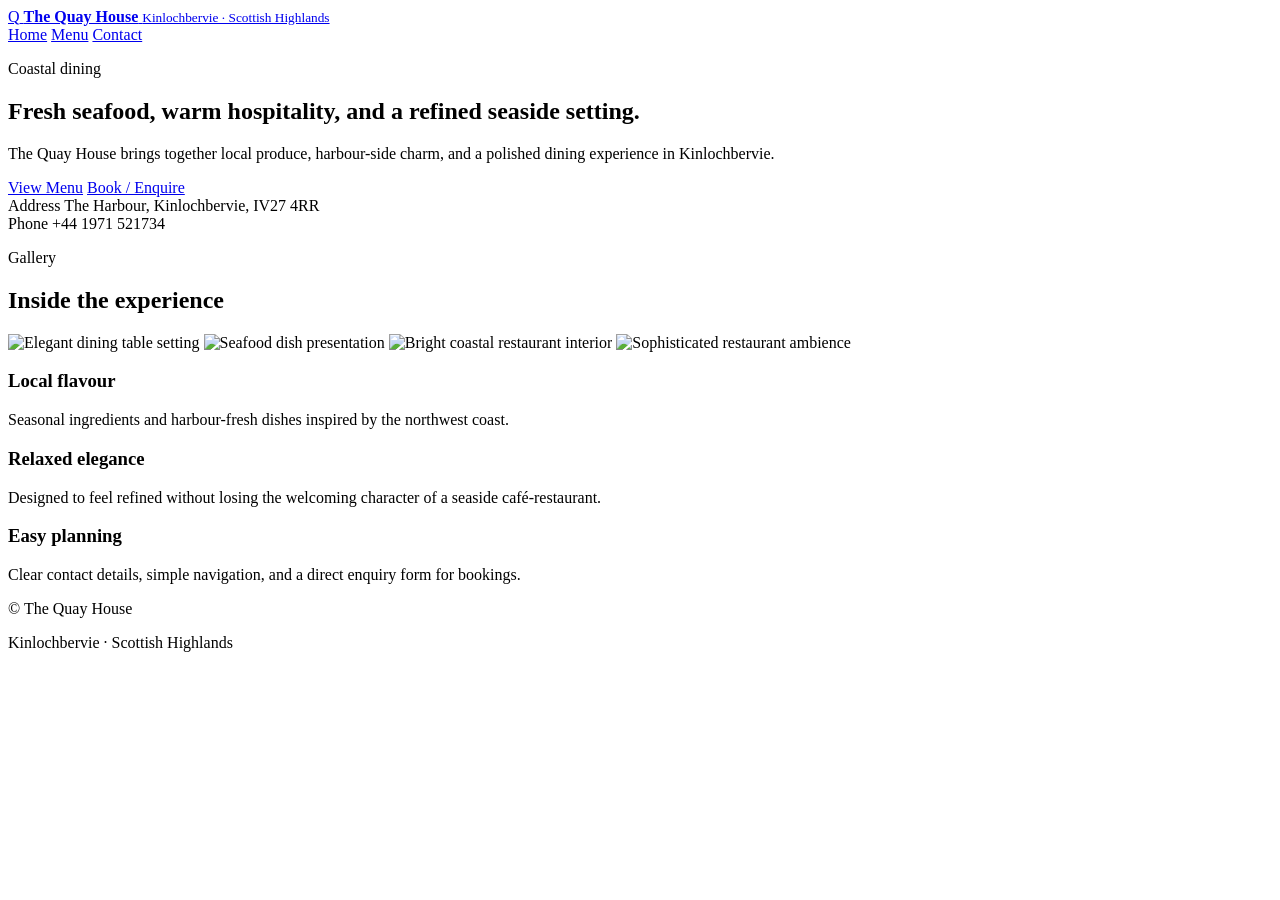
==== index.html @ 99f6898d "Create index.html" ====
<!-- index.html -->
<!doctype html>
<html lang="en">
<head>
  <meta charset="utf-8" />
  <meta name="viewport" content="width=device-width, initial-scale=1" />
  <title>The Quay House | Kinlochbervie</title>
  <meta name="description" content="The Quay House in Kinlochbervie — seaside food, local ingredients, and a warm coastal welcome." />
  <link rel="preconnect" href="https://fonts.googleapis.com">
  <link rel="preconnect" href="https://fonts.gstatic.com" crossorigin>
  <link href="https://fonts.googleapis.com/css2?family=Inter:wght@400;500;600;700;800&display=swap" rel="stylesheet">
  <link rel="stylesheet" href="styles.css" />
</head>
<body>
  <header class="site-header">
    <div class="container nav-wrap">
      <a class="brand" href="index.html">
        <span class="brand-mark">Q</span>
        <span class="brand-text">
          <strong>The Quay House</strong>
          <small>Kinlochbervie · Scottish Highlands</small>
        </span>
      </a>
      <nav class="nav">
        <a class="active" href="index.html">Home</a>
        <a href="menu.html">Menu</a>
        <a href="contact.html">Contact</a>
      </nav>
    </div>
  </header>

  <main>
    <section class="hero">
      <div class="container hero-grid">
        <div>
          <p class="eyebrow">Coastal dining</p>
          <h1>Fresh seafood, warm hospitality, and a refined seaside setting.</h1>
          <p class="lead">
            The Quay House brings together local produce, harbour-side charm, and a polished dining experience in Kinlochbervie.
          </p>
          <div class="hero-actions">
            <a class="btn btn-primary" href="menu.html">View Menu</a>
            <a class="btn btn-secondary" href="contact.html">Book / Enquire</a>
          </div>
          <div class="meta-card">
            <div>
              <span class="meta-label">Address</span>
              <span>The Harbour, Kinlochbervie, IV27 4RR</span>
            </div>
            <div>
              <span class="meta-label">Phone</span>
              <span>+44 1971 521734</span>
            </div>
          </div>
        </div>

        <div class="hero-panel">
          <div class="hero-image" style="background-image:url('https://images.unsplash.com/photo-1504674900247-0877df9cc836?auto=format&fit=crop&w=1200&q=80');"></div>
        </div>
      </div>
    </section>

    <section class="section">
      <div class="container">
        <div class="section-heading">
          <p class="eyebrow">Gallery</p>
          <h2>Inside the experience</h2>
        </div>

        <div class="gallery">
          <img src="https://images.unsplash.com/photo-1529692236671-f1ed6f1f0f8f?auto=format&fit=crop&w=1200&q=80" alt="Elegant dining table setting">
          <img src="https://images.unsplash.com/photo-1496412705862-e0088f16f791?auto=format&fit=crop&w=1200&q=80" alt="Seafood dish presentation">
          <img src="https://images.unsplash.com/photo-1504196606672-aef5c9cefc92?auto=format&fit=crop&w=1200&q=80" alt="Bright coastal restaurant interior">
          <img src="https://images.unsplash.com/photo-1517248135467-4c7edcad34c4?auto=format&fit=crop&w=1200&q=80" alt="Sophisticated restaurant ambience">
        </div>
      </div>
    </section>

    <section class="section alt">
      <div class="container feature-grid">
        <article class="feature-card">
          <h3>Local flavour</h3>
          <p>Seasonal ingredients and harbour-fresh dishes inspired by the northwest coast.</p>
        </article>
        <article class="feature-card">
          <h3>Relaxed elegance</h3>
          <p>Designed to feel refined without losing the welcoming character of a seaside café-restaurant.</p>
        </article>
        <article class="feature-card">
          <h3>Easy planning</h3>
          <p>Clear contact details, simple navigation, and a direct enquiry form for bookings.</p>
        </article>
      </div>
    </section>
  </main>

  <footer class="site-footer">
    <div class="container footer-grid">
      <p>© <span id="year"></span> The Quay House</p>
      <p>Kinlochbervie · Scottish Highlands</p>
    </div>
  </footer>

  <script src="script.js"></script>
</body>
</html>
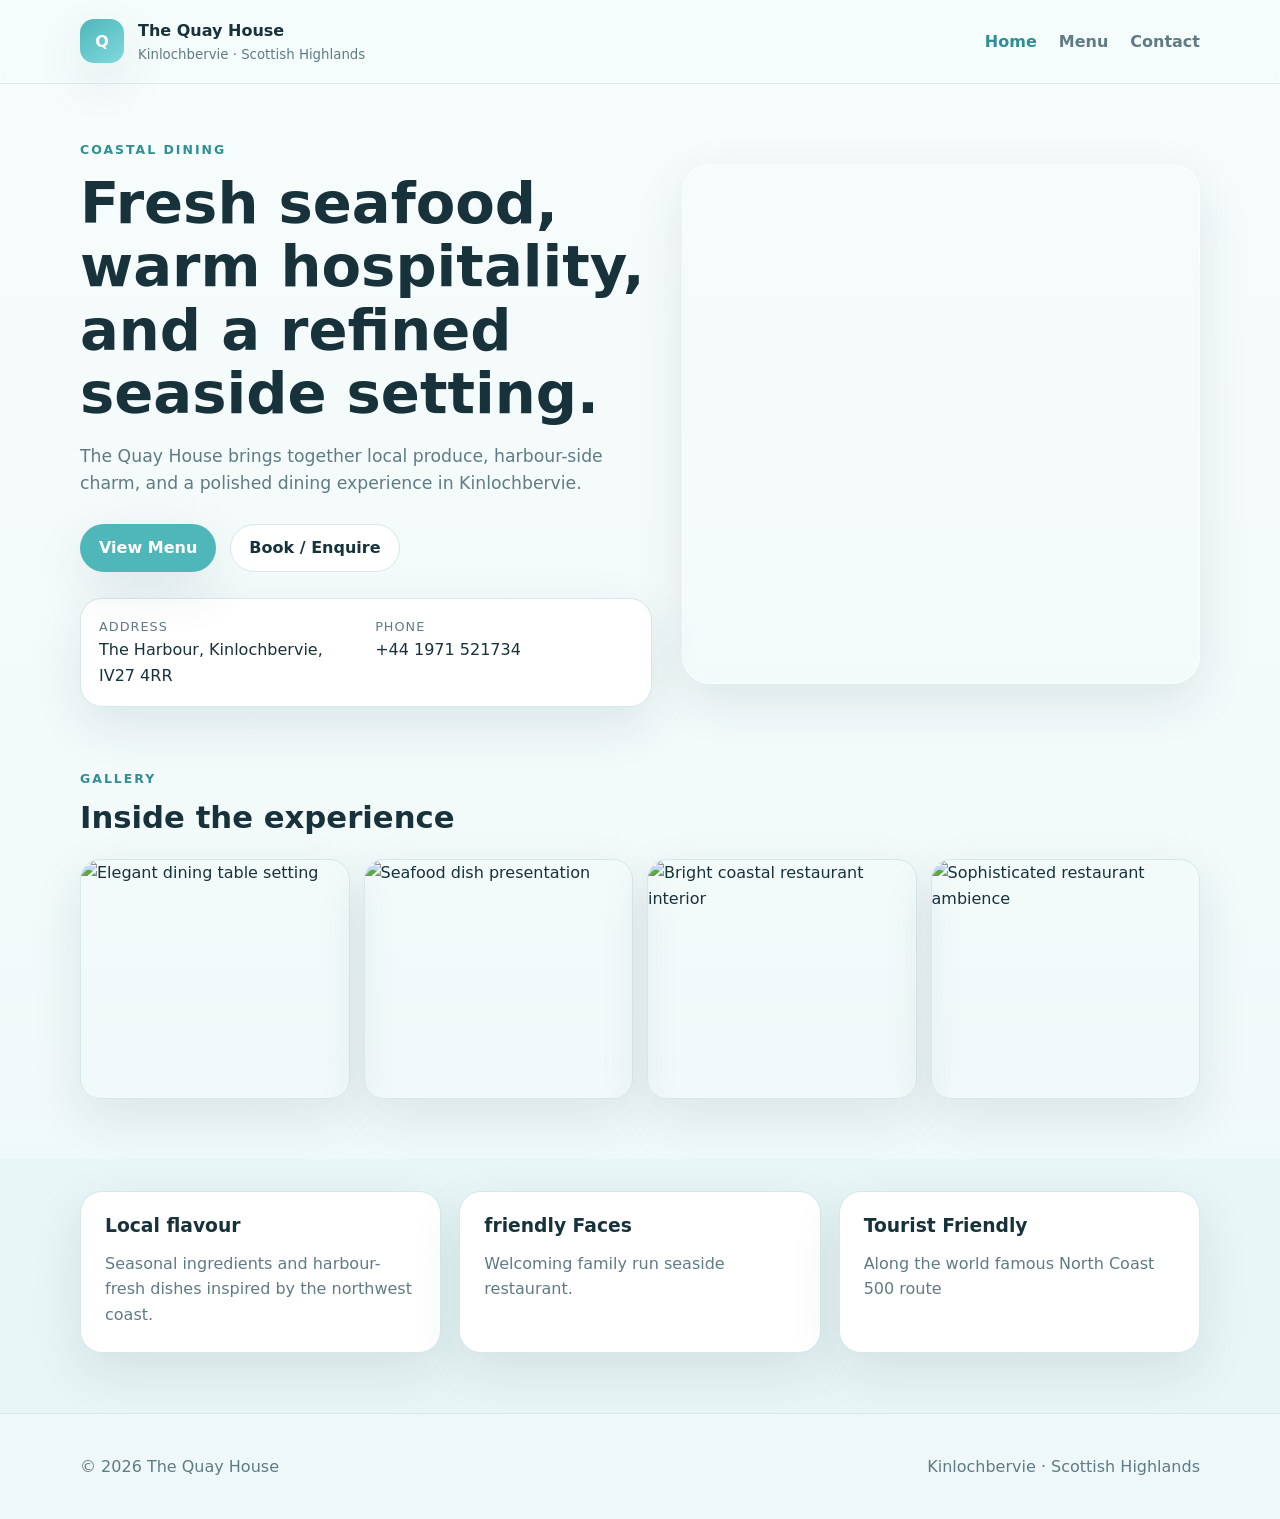
==== commit 521fb5a3: "Update index.html" ====
--- a/index.html
+++ b/index.html
@@ -83,12 +83,12 @@
           <p>Seasonal ingredients and harbour-fresh dishes inspired by the northwest coast.</p>
         </article>
         <article class="feature-card">
-          <h3>Relaxed elegance</h3>
-          <p>Designed to feel refined without losing the welcoming character of a seaside café-restaurant.</p>
+          <h3>friendly Faces</h3>
+          <p>Welcoming family run seaside restaurant.</p>
         </article>
         <article class="feature-card">
-          <h3>Easy planning</h3>
-          <p>Clear contact details, simple navigation, and a direct enquiry form for bookings.</p>
+          <h3>Tourist Friendly</h3>
+          <p>Along the world famous North Coast 500 route</p>
         </article>
       </div>
     </section>
--- a/styles.css
+++ b/styles.css
@@ -0,0 +1,143 @@
+/* styles.css */
+:root{
+  --bg:#f4fbfb;
+  --panel:#ffffff;
+  --text:#17323a;
+  --muted:#5f7b84;
+  --line:#d7e8ea;
+  --accent:#4fb7ba;
+  --accent-dark:#2f8f94;
+  --accent-soft:#dff4f4;
+  --shadow:0 18px 50px rgba(25, 63, 70, .10);
+  --radius:22px;
+}
+
+*{box-sizing:border-box}
+html,body{margin:0;padding:0}
+body{
+  font-family:"Inter",system-ui,-apple-system,Segoe UI,Roboto,sans-serif;
+  background:linear-gradient(180deg,#f7fcfc 0%, #eef8f8 100%);
+  color:var(--text);
+  line-height:1.6;
+}
+a{color:inherit;text-decoration:none}
+img{max-width:100%;display:block}
+.container{width:min(1120px,calc(100% - 40px));margin:0 auto}
+
+.site-header{
+  position:sticky;top:0;z-index:20;
+  background:rgba(244,251,251,.78);backdrop-filter:blur(14px);
+  border-bottom:1px solid rgba(215,232,234,.8);
+}
+.nav-wrap{
+  display:flex;align-items:center;justify-content:space-between;
+  gap:20px;padding:18px 0;
+}
+.brand{display:flex;align-items:center;gap:14px}
+.brand-mark{
+  width:44px;height:44px;border-radius:14px;
+  display:grid;place-items:center;
+  background:linear-gradient(145deg,var(--accent),#7fd9dc);
+  color:#fff;font-weight:800;box-shadow:var(--shadow);
+}
+.brand-text{display:flex;flex-direction:column}
+.brand-text small{color:var(--muted)}
+.nav{display:flex;gap:22px;flex-wrap:wrap}
+.nav a{padding:10px 0;color:var(--muted);font-weight:600}
+.nav a.active,.nav a:hover{color:var(--accent-dark)}
+
+.hero{padding:56px 0 30px}
+.hero-grid{
+  display:grid;grid-template-columns:1.05fr .95fr;gap:30px;align-items:center;
+}
+.eyebrow{
+  text-transform:uppercase;letter-spacing:.16em;font-size:.78rem;
+  color:var(--accent-dark);font-weight:800;margin:0 0 12px;
+}
+h1,h2,h3{line-height:1.1;margin:0 0 14px}
+h1{font-size:clamp(2.4rem,4.5vw,4.8rem)}
+h2{font-size:clamp(1.7rem,2.4vw,2.5rem)}
+.lead{font-size:1.08rem;color:var(--muted);max-width:60ch}
+.hero-actions{display:flex;gap:14px;flex-wrap:wrap;margin:26px 0}
+.btn{
+  display:inline-flex;align-items:center;justify-content:center;
+  min-height:48px;padding:0 18px;border-radius:999px;font-weight:700;
+  border:1px solid transparent;transition:.2s ease;
+}
+.btn-primary{background:var(--accent);color:#fff;box-shadow:var(--shadow)}
+.btn-primary:hover{background:var(--accent-dark)}
+.btn-secondary{background:var(--panel);border-color:var(--line);color:var(--text)}
+.btn-secondary:hover{border-color:var(--accent);color:var(--accent-dark)}
+.meta-card,.contact-card,.menu-card,.feature-card,.note-box{
+  background:var(--panel);border:1px solid var(--line);border-radius:var(--radius);
+  box-shadow:var(--shadow);
+}
+.meta-card{
+  display:grid;grid-template-columns:repeat(2,minmax(0,1fr));
+  gap:18px;padding:18px;margin-top:24px
+}
+.meta-label{display:block;font-size:.8rem;color:var(--muted);text-transform:uppercase;letter-spacing:.08em}
+.hero-panel{min-height:520px}
+.hero-image{
+  height:100%;min-height:520px;border-radius:28px;
+  background-size:cover;background-position:center;
+  box-shadow:var(--shadow);border:1px solid rgba(255,255,255,.6)
+}
+
+.section{padding:32px 0 60px}
+.section.alt{background:rgba(223,244,244,.5)}
+.section-heading{margin-bottom:24px}
+
+.gallery{
+  display:grid;grid-template-columns:repeat(4,1fr);gap:14px;
+}
+.gallery img{
+  height:240px;width:100%;object-fit:cover;border-radius:20px;
+  border:1px solid var(--line);box-shadow:var(--shadow)
+}
+
+.feature-grid{
+  display:grid;grid-template-columns:repeat(3,1fr);gap:18px
+}
+.feature-card{padding:24px}
+.feature-card p{color:var(--muted);margin:0}
+
+.menu-layout{
+  display:grid;grid-template-columns:repeat(3,1fr);gap:18px
+}
+.menu-card{padding:24px}
+.menu-item{
+  display:flex;justify-content:space-between;gap:16px;
+  padding:14px 0;border-top:1px solid var(--line)
+}
+.menu-item:first-of-type{border-top:none}
+.note-box{margin-top:18px;padding:18px;color:var(--muted)}
+
+.contact-grid{
+  display:grid;grid-template-columns:1fr 1.2fr;gap:18px;align-items:start
+}
+.contact-card{padding:28px}
+.contact-details{display:grid;gap:10px;margin:22px 0}
+.form{display:grid;gap:16px}
+.field-row{display:grid;grid-template-columns:1fr 1fr;gap:14px}
+label{display:grid;gap:8px;font-weight:600;color:var(--text)}
+input,textarea{
+  width:100%;padding:14px 15px;border-radius:16px;border:1px solid var(--line);
+  background:#fbffff;font:inherit;color:var(--text);outline:none;
+}
+input:focus,textarea:focus{border-color:var(--accent)}
+.site-footer{
+  padding:24px 0;border-top:1px solid var(--line);color:var(--muted)
+}
+.footer-grid{display:flex;justify-content:space-between;gap:18px;flex-wrap:wrap}
+
+@media (max-width: 920px){
+  .hero-grid,.contact-grid,.menu-layout,.feature-grid,.gallery{grid-template-columns:1fr 1fr}
+  .hero-panel,.hero-image{min-height:360px}
+}
+@media (max-width: 640px){
+  .nav-wrap{flex-direction:column;align-items:flex-start}
+  .hero-grid,.contact-grid,.menu-layout,.feature-grid,.gallery,.field-row{grid-template-columns:1fr}
+  .hero{padding-top:30px}
+  .meta-card{grid-template-columns:1fr}
+}
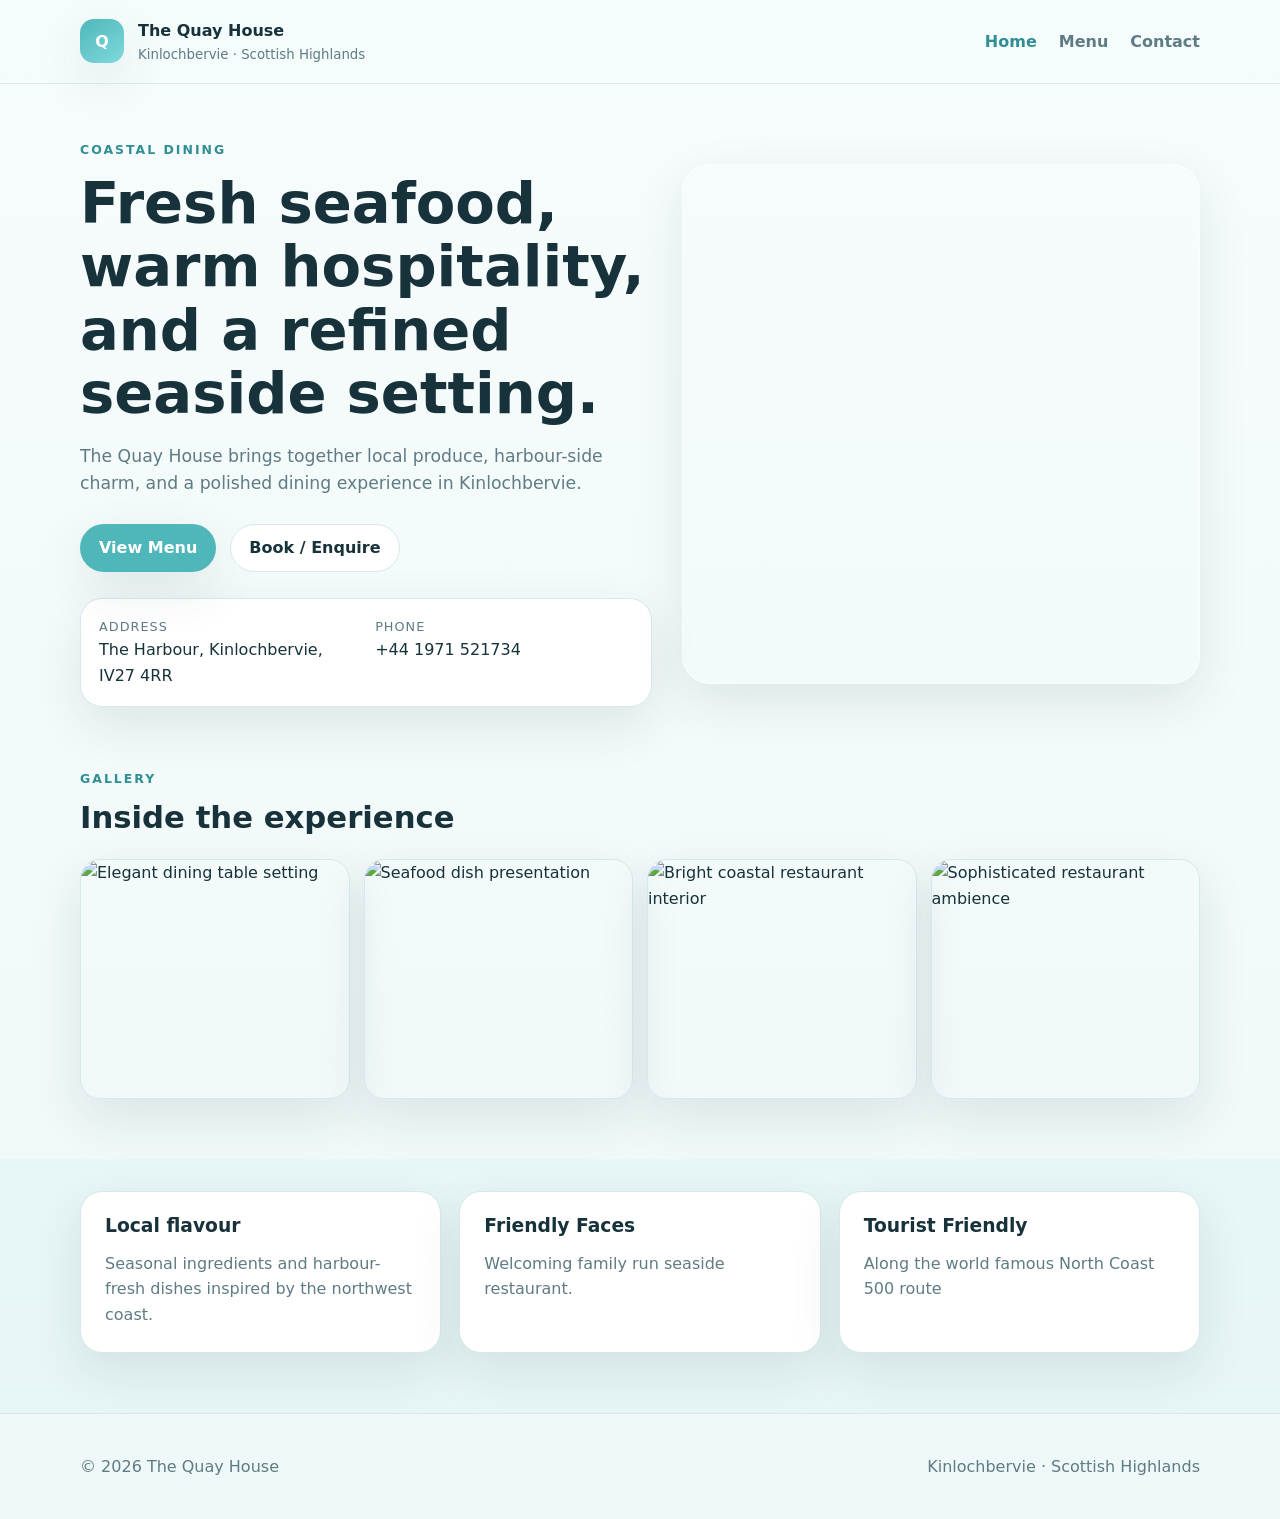
==== commit e410e2ff: "Update index.html" ====
--- a/index.html
+++ b/index.html
@@ -83,7 +83,7 @@
           <p>Seasonal ingredients and harbour-fresh dishes inspired by the northwest coast.</p>
         </article>
         <article class="feature-card">
-          <h3>friendly Faces</h3>
+          <h3>Friendly Faces</h3>
           <p>Welcoming family run seaside restaurant.</p>
         </article>
         <article class="feature-card">
